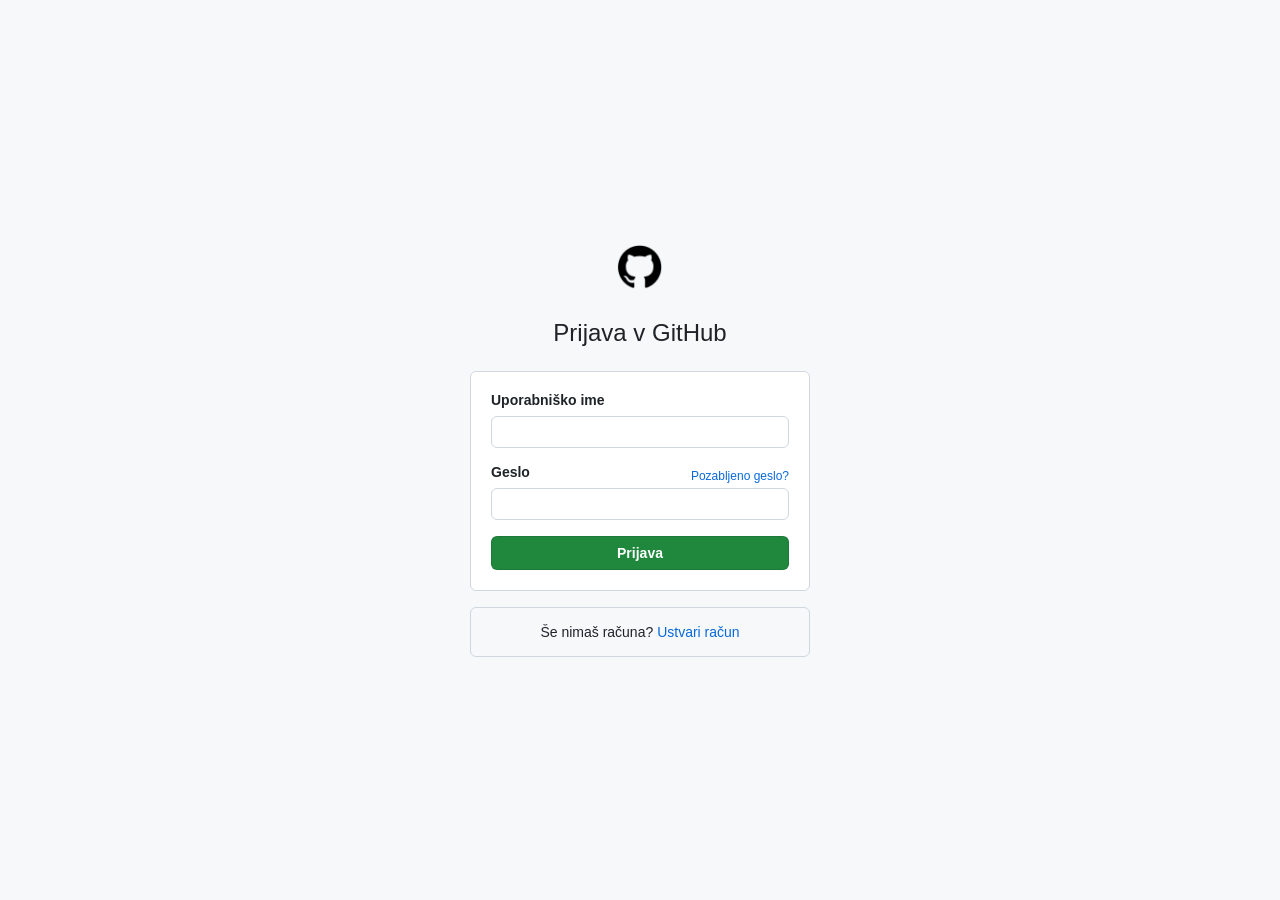
==== index.html @ 239690bf "Add files via upload" ====
<!DOCTYPE html>
<html lang="sl">

<head>
  <meta charset="UTF-8">
  <meta name="viewport" content="width=device-width, initial-scale=1.0">
  <title>Prijava · GitHub</title>
  <link rel="stylesheet" href="CSS/style.css">
</head>

<body>
  <main class="authentication">
    <img src="images/httpsuxwing.comgithub-icon.png" alt="GitHub logo" class="logo">

    <h1 id="form-title">Prijava v GitHub</h1>

    <form action="#" method="post" id="auth-form">
      <div class="form-group">
        <label for="username">Uporabniško ime ali e-pošta</label>
        <input type="text" id="username" name="username" required>
      </div>

      <div class="form-group">
        <div class="password-label">
          <label for="password">Geslo</label>
          <a href="#" id="forgot-password">Pozabljeno geslo?</a>
        </div>
        <input type="password" id="password" name="password" required>
      </div>

      <div class="form-group" id="email-group" hidden>
        <label for="email">E-poštni naslov</label>
        <input type="email" id="email" name="email">
      </div>

      <button type="submit" id="submit-button">Prijava</button>
    </form>

    <p class="switch-text">
      <span id="switch-question">Še nimaš računa?</span>
      <a href="#" id="switch-form">Ustvari račun</a>
    </p>
  </main>

  <script>
    (() => {
      const demoUsername = "student";
      const demoPassword = "Pass1234!";

      const form = document.getElementById("auth-form");
      const title = document.getElementById("form-title");
      const usernameLabel = document.querySelector('label[for="username"]');
      const emailGroup = document.getElementById("email-group");
      const emailInput = document.getElementById("email");
      const button = document.getElementById("submit-button");
      const question = document.getElementById("switch-question");
      const switchLink = document.getElementById("switch-form");
      const forgotLink = document.getElementById("forgot-password");

      let registering = false;

      function setRegistrationMode(enabled) {
        registering = enabled;
        form.reset();

        title.textContent = registering ? "Ustvari račun" : "Prijava v GitHub";
        usernameLabel.textContent = "Uporabniško ime";
        button.textContent = registering ? "Registracija" : "Prijava";
        question.textContent = registering ? "Že imaš račun?" : "Še nimaš računa?";
        switchLink.textContent = registering ? "Prijavi se" : "Ustvari račun";
        emailGroup.hidden = !registering;
        emailInput.required = registering;
        forgotLink.hidden = registering;
      }

      switchLink.addEventListener("click", (event) => {
        event.preventDefault();
        setRegistrationMode(!registering);
      });

      forgotLink.addEventListener("click", (event) => {
        event.preventDefault();
      });

      form.addEventListener("submit", (event) => {
        event.preventDefault();

        if (registering) {
          alert("Registracija uspešna! Zdaj se lahko prijaviš.");
          setRegistrationMode(false);
          return;
        }

        const username = document.getElementById("username").value.trim();
        const password = document.getElementById("password").value;

        if (username === demoUsername && password === demoPassword) {
          alert("Prijava uspešna!");
        } else {
          alert("Prijava ni uspela. Preveri uporabniško ime in geslo.");
        }
      });

      setRegistrationMode(false);
    })();
  </script>
</body>

</html>
---- CSS/style.css ----
* {
    box-sizing: border-box;
    margin: 0;
    padding: 0;
}

body {
    min-height: 100vh;
    display: flex;
    justify-content: center;
    align-items: center;
    padding: 24px;
    color: #1f2328;
    background-color: #f6f8fa;
    font-family: -apple-system, BlinkMacSystemFont, "Segoe UI", sans-serif;
}

.authentication {
    width: 100%;
    max-width: 340px;
    text-align: center;
}

.logo {
    width: 48px;
    height: 48px;
    margin-bottom: 24px;
}

h1 {
    margin-bottom: 24px;
    font-size: 24px;
    font-weight: 400;
}

form {
    padding: 20px;
    text-align: left;
    background-color: #ffffff;
    border: 1px solid #d0d7de;
    border-radius: 6px;
}

.form-group {
    margin-bottom: 16px;
}

label {
    display: block;
    margin-bottom: 8px;
    font-size: 14px;
    font-weight: 600;
}

.password-label {
    display: flex;
    justify-content: space-between;
    align-items: center;
}

.password-label a,
.switch-text a {
    color: #0969da;
    text-decoration: none;
}

.password-label a {
    font-size: 12px;
    font-weight: 400;
}

.password-label a:hover,
.switch-text a:hover {
    text-decoration: underline;
}

input {
    width: 100%;
    min-height: 32px;
    padding: 6px 8px;
    color: #1f2328;
    background-color: #ffffff;
    border: 1px solid #d0d7de;
    border-radius: 6px;
    font-size: 14px;
}

input:focus {
    outline: 2px solid #54aeff;
    outline-offset: -1px;
    border-color: #0969da;
}

button {
    width: 100%;
    min-height: 34px;
    color: #ffffff;
    background-color: #1f883d;
    border: 1px solid rgba(27, 31, 36, 0.15);
    border-radius: 6px;
    font-size: 14px;
    font-weight: 600;
    cursor: pointer;
}

button:hover {
    background-color: #1a7f37;
}

.switch-text {
    margin-top: 16px;
    padding: 16px;
    border: 1px solid #d0d7de;
    border-radius: 6px;
    font-size: 14px;
}
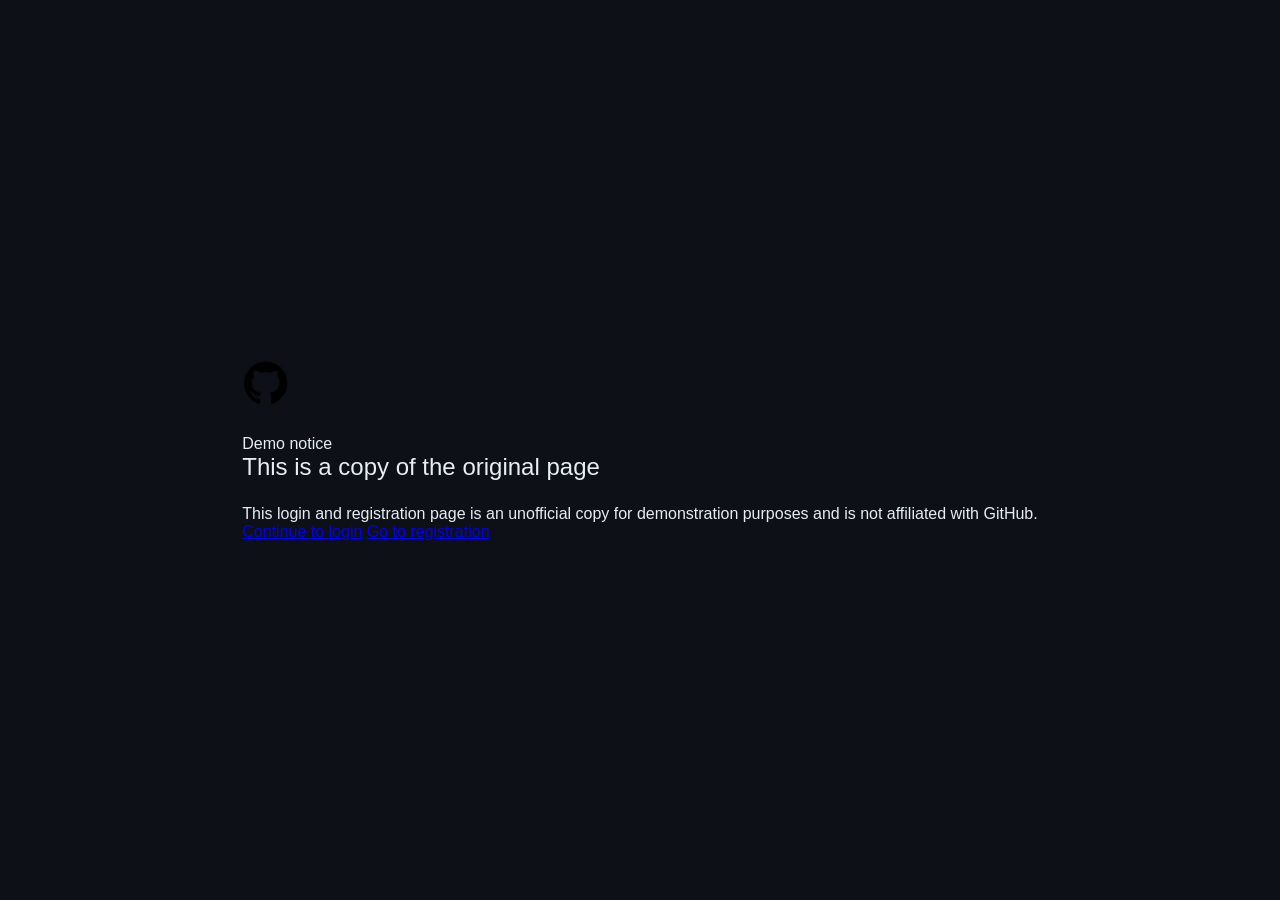
==== commit e2e2285c: "Added prepage index.html" ====
--- a/index.html
+++ b/index.html
@@ -1,109 +1,24 @@
-<!DOCTYPE html>
-<html lang="sl">
-
-<head>
-  <meta charset="UTF-8">
-  <meta name="viewport" content="width=device-width, initial-scale=1.0">
-  <title>Prijava · GitHub</title>
-  <link rel="stylesheet" href="CSS/style.css">
-</head>
-
-<body>
-  <main class="authentication">
-    <img src="images/httpsuxwing.comgithub-icon.png" alt="GitHub logo" class="logo">
-
-    <h1 id="form-title">Prijava v GitHub</h1>
-
-    <form action="#" method="post" id="auth-form">
-      <div class="form-group">
-        <label for="username">Uporabniško ime ali e-pošta</label>
-        <input type="text" id="username" name="username" required>
-      </div>
-
-      <div class="form-group">
-        <div class="password-label">
-          <label for="password">Geslo</label>
-          <a href="#" id="forgot-password">Pozabljeno geslo?</a>
-        </div>
-        <input type="password" id="password" name="password" required>
-      </div>
-
-      <div class="form-group" id="email-group" hidden>
-        <label for="email">E-poštni naslov</label>
-        <input type="email" id="email" name="email">
-      </div>
-
-      <button type="submit" id="submit-button">Prijava</button>
-    </form>
-
-    <p class="switch-text">
-      <span id="switch-question">Še nimaš računa?</span>
-      <a href="#" id="switch-form">Ustvari račun</a>
-    </p>
-  </main>
-
-  <script>
-    (() => {
-      const demoUsername = "student";
-      const demoPassword = "Pass1234!";
-
-      const form = document.getElementById("auth-form");
-      const title = document.getElementById("form-title");
-      const usernameLabel = document.querySelector('label[for="username"]');
-      const emailGroup = document.getElementById("email-group");
-      const emailInput = document.getElementById("email");
-      const button = document.getElementById("submit-button");
-      const question = document.getElementById("switch-question");
-      const switchLink = document.getElementById("switch-form");
-      const forgotLink = document.getElementById("forgot-password");
-
-      let registering = false;
-
-      function setRegistrationMode(enabled) {
-        registering = enabled;
-        form.reset();
-
-        title.textContent = registering ? "Ustvari račun" : "Prijava v GitHub";
-        usernameLabel.textContent = "Uporabniško ime";
-        button.textContent = registering ? "Registracija" : "Prijava";
-        question.textContent = registering ? "Že imaš račun?" : "Še nimaš računa?";
-        switchLink.textContent = registering ? "Prijavi se" : "Ustvari račun";
-        emailGroup.hidden = !registering;
-        emailInput.required = registering;
-        forgotLink.hidden = registering;
-      }
-
-      switchLink.addEventListener("click", (event) => {
-        event.preventDefault();
-        setRegistrationMode(!registering);
-      });
-
-      forgotLink.addEventListener("click", (event) => {
-        event.preventDefault();
-      });
-
-      form.addEventListener("submit", (event) => {
-        event.preventDefault();
-
-        if (registering) {
-          alert("Registracija uspešna! Zdaj se lahko prijaviš.");
-          setRegistrationMode(false);
-          return;
-        }
-
-        const username = document.getElementById("username").value.trim();
-        const password = document.getElementById("password").value;
-
-        if (username === demoUsername && password === demoPassword) {
-          alert("Prijava uspešna!");
-        } else {
-          alert("Prijava ni uspela. Preveri uporabniško ime in geslo.");
-        }
-      });
-
-      setRegistrationMode(false);
-    })();
-  </script>
-</body>
-
-</html>+<!DOCTYPE html>
+<html lang="en">
+<head>
+  <meta charset="UTF-8">
+  <meta name="viewport" content="width=device-width, initial-scale=1.0">
+  <title>Demo notice · GitHub</title>
+  <link rel="icon" type="image/png" href="images/httpsuxwing.comgithub-icon.png">
+  <link rel="stylesheet" href="CSS/style.css">
+</head>
+<body class="notice-page">
+  <main class="notice-card">
+    <img src="images/httpsuxwing.comgithub-icon.png" alt="" class="logo">
+    <p class="notice-label">Demo notice</p>
+    <h1>This is a copy of the original page</h1>
+    <p class="notice-message">
+      This login and registration page is an unofficial copy for demonstration purposes and is not affiliated with GitHub.
+    </p>
+    <nav class="notice-links" aria-label="Continue to demo">
+      <a class="notice-button" href="login.html">Continue to login</a>
+      <a class="notice-secondary" href="register.html">Go to registration</a>
+    </nav>
+  </main>
+</body>
+</html>
--- a/CSS/style.css
+++ b/CSS/style.css
@@ -5,13 +5,21 @@
 }
 
 body {
+    --text: #e6edf3;
+    --page: #0d1117;
+    --surface: #161b22;
+    --border: #30363d;
+    --muted: #8b949e;
+    --link: #58a6ff;
+    --green: #238636;
+    --green-hover: #2ea043;
     min-height: 100vh;
     display: flex;
+    align-items: center;
     justify-content: center;
-    align-items: center;
     padding: 24px;
-    color: #1f2328;
-    background-color: #f6f8fa;
+    color: var(--text);
+    background: var(--page);
     font-family: -apple-system, BlinkMacSystemFont, "Segoe UI", sans-serif;
 }
 
@@ -36,8 +44,8 @@
 form {
     padding: 20px;
     text-align: left;
-    background-color: #ffffff;
-    border: 1px solid #d0d7de;
+    background: var(--surface);
+    border: 1px solid var(--border);
     border-radius: 6px;
 }
 
@@ -54,13 +62,13 @@
 
 .password-label {
     display: flex;
+    align-items: center;
     justify-content: space-between;
-    align-items: center;
 }
 
 .password-label a,
 .switch-text a {
-    color: #0969da;
+    color: var(--link);
     text-decoration: none;
 }
 
@@ -78,25 +86,25 @@
     width: 100%;
     min-height: 32px;
     padding: 6px 8px;
-    color: #1f2328;
-    background-color: #ffffff;
-    border: 1px solid #d0d7de;
+    color: var(--text);
+    background: var(--page);
+    border: 1px solid var(--border);
     border-radius: 6px;
     font-size: 14px;
 }
 
 input:focus {
-    outline: 2px solid #54aeff;
+    outline: 2px solid var(--link);
     outline-offset: -1px;
-    border-color: #0969da;
+    border-color: var(--link);
 }
 
 button {
     width: 100%;
     min-height: 34px;
-    color: #ffffff;
-    background-color: #1f883d;
-    border: 1px solid rgba(27, 31, 36, 0.15);
+    color: #fff;
+    background: var(--green);
+    border: 1px solid rgba(240, 246, 252, .1);
     border-radius: 6px;
     font-size: 14px;
     font-weight: 600;
@@ -104,13 +112,502 @@
 }
 
 button:hover {
-    background-color: #1a7f37;
+    background: var(--green-hover);
 }
 
 .switch-text {
     margin-top: 16px;
     padding: 16px;
-    border: 1px solid #d0d7de;
+    background: var(--surface);
+    border: 1px solid var(--border);
     border-radius: 6px;
     font-size: 14px;
-}+}
+
+.field-hint {
+    color: var(--muted);
+}
+
+.social-login {
+    margin-top: 16px;
+}
+
+.social-divider {
+    display: flex;
+    align-items: center;
+    gap: 12px;
+    margin-bottom: 12px;
+    color: var(--muted);
+    font-size: 12px;
+}
+
+.social-divider::before,
+.social-divider::after {
+    content: "";
+    flex: 1;
+    height: 1px;
+    background: var(--border);
+}
+
+.social-button {
+    display: flex;
+    align-items: center;
+    justify-content: center;
+    gap: 10px;
+    margin-top: 8px;
+    color: var(--text);
+    background: var(--surface);
+    border-color: var(--border);
+}
+
+.social-button img {
+    width: 18px;
+    height: 18px;
+    object-fit: contain;
+}
+
+.social-button:hover {
+    background: #21262d;
+}
+
+.register-page {
+    --text: #1f2328;
+    --page: #fff;
+    --surface: #fff;
+    --border: #d0d7de;
+    --muted: #656d76;
+    --link: #0969da;
+    --green: #1f883d;
+    --green-hover: #1a7f37;
+    display: block;
+    padding: 0;
+}
+
+.registration-layout {
+    min-height: 100vh;
+    display: grid;
+    grid-template-columns: repeat(2, minmax(0, 1fr));
+}
+
+.registration-intro {
+    position: relative;
+    min-height: 100vh;
+    overflow: hidden;
+    padding: 62px 40px 300px;
+    color: #fff;
+    background:
+        radial-gradient(ellipse at 61% 105%, rgba(91, 52, 202, .9), transparent 42%),
+        radial-gradient(ellipse at 38% 112%, rgba(39, 25, 110, .9), transparent 52%),
+        #000;
+}
+
+.intro-content {
+    position: relative;
+    z-index: 1;
+    width: min(500px, calc(100% - max(0px, calc(50% - 150px))));
+    margin-left: max(0px, calc(50% - 150px));
+}
+
+.registration-intro h1 {
+    margin: 0 0 12px;
+    font-size: 24px;
+    font-weight: 600;
+    line-height: 1.25;
+}
+
+.intro-lead,
+.included-heading,
+.benefit-list {
+    font-size: 12px;
+    line-height: 1.45;
+}
+
+.intro-lead {
+    margin-bottom: 12px;
+}
+
+.included-heading {
+    margin-bottom: 11px;
+    font-weight: 600;
+}
+
+.included-heading span {
+    padding-left: 3px;
+}
+
+.benefit-list {
+    display: grid;
+    gap: 13px;
+    list-style: none;
+}
+
+.benefit-list li {
+    position: relative;
+    display: grid;
+    gap: 2px;
+    padding-left: 17px;
+}
+
+.benefit-list li::before {
+    position: absolute;
+    left: 0;
+    content: "\2713";
+    font-weight: 700;
+}
+
+.space-art {
+    position: absolute;
+    right: 0;
+    bottom: 0;
+    left: 0;
+    height: 48%;
+    overflow: hidden;
+    background:
+        radial-gradient(circle, rgba(255, 255, 255, .9) 1px, transparent 1.5px) 15px 18px / 107px 91px,
+        radial-gradient(circle, rgba(255, 255, 255, .6) 1px, transparent 1.5px) 52px 63px / 151px 133px;
+    mask-image: linear-gradient(to bottom, transparent, #000 35%);
+}
+
+.art-creature {
+    position: absolute;
+    filter: drop-shadow(0 9px 12px rgba(10, 0, 40, .45));
+}
+
+.art-creature-pink {
+    top: 22%;
+    left: 48%;
+    width: 94px;
+    height: 103px;
+    border-radius: 48% 52% 43% 57% / 54% 43% 57% 46%;
+    background: radial-gradient(circle at 35% 28%, #ffb6ff, #d44bff 48%, #873eff 80%);
+    transform: rotate(-13deg);
+}
+
+.art-creature-pink::before,
+.art-creature-pink::after {
+    position: absolute;
+    top: -8px;
+    width: 28px;
+    height: 40px;
+    border-radius: 90% 15% 60% 25%;
+    background: linear-gradient(135deg, #ffb0ff, #b64aff);
+    content: "";
+}
+
+.art-creature-pink::before {
+    left: 12px;
+    transform: rotate(-24deg);
+}
+
+.art-creature-pink::after {
+    right: 10px;
+    transform: rotate(25deg) scaleX(-1);
+}
+
+.art-creature-pink span {
+    position: absolute;
+    top: 48px;
+    right: 19px;
+    width: 12px;
+    height: 20px;
+    border-radius: 50%;
+    background: #17132b;
+    box-shadow: -24px 2px 0 -2px #fff;
+}
+
+.art-creature-blue {
+    bottom: 10%;
+    left: 24%;
+    width: 102px;
+    height: 82px;
+    border: 11px solid #df81ff;
+    border-radius: 42% 36% 43% 51%;
+    background: linear-gradient(145deg, #2760ff, #1810a8);
+    transform: rotate(-19deg);
+}
+
+.art-creature-blue::before {
+    position: absolute;
+    top: -22px;
+    left: 13px;
+    width: 52px;
+    height: 35px;
+    border: 8px solid #5433ed;
+    border-radius: 50%;
+    background: #1b1aa7;
+    content: "";
+}
+
+.art-creature-blue span {
+    position: absolute;
+    top: 30px;
+    left: 34px;
+    width: 7px;
+    height: 23px;
+    border-radius: 8px;
+    background: #45aeff;
+    box-shadow: 18px -3px 0 #45aeff;
+}
+
+.art-creature-yellow {
+    right: 22%;
+    bottom: 15%;
+    width: 75px;
+    height: 73px;
+    border-radius: 52% 48% 51% 49%;
+    background: radial-gradient(circle at 35% 27%, #fff598, #ffc72d 63%, #f58a36);
+}
+
+.art-creature-yellow::before {
+    position: absolute;
+    top: 28px;
+    left: -16px;
+    width: 28px;
+    height: 17px;
+    border-radius: 90% 20% 20% 90%;
+    background: #ff9345;
+    content: "";
+}
+
+.art-creature-yellow span {
+    position: absolute;
+    top: 26px;
+    right: 22px;
+    width: 13px;
+    height: 17px;
+    border-radius: 50%;
+    background: #27222b;
+}
+
+.art-star {
+    position: absolute;
+    color: #fff;
+    text-shadow: 0 0 9px #c8a3ff;
+}
+
+.star-one { right: 31%; bottom: 28%; }
+.star-two { top: 37%; left: 13%; }
+.star-three { right: 12%; bottom: 58%; font-size: 10px; }
+
+.registration-panel {
+    position: relative;
+    min-width: 0;
+    min-height: 100vh;
+    padding: 67px 32px 40px;
+    background: #fff;
+}
+
+.signin-prompt {
+    position: absolute;
+    top: 17px;
+    right: 36px;
+    font-size: 12px;
+}
+
+.signin-prompt a,
+.terms-copy a {
+    color: var(--link);
+    text-decoration: underline;
+    text-underline-offset: 2px;
+}
+
+.signin-prompt a {
+    margin-left: 7px;
+    color: var(--text);
+}
+
+.registration-content {
+    width: min(100%, 328px);
+    margin: 0 auto;
+}
+
+.registration-content h2 {
+    margin-bottom: 24px;
+    font-size: 16px;
+    font-weight: 600;
+}
+
+.registration-content .social-login {
+    margin: 0 0 10px;
+}
+
+.registration-content .social-button {
+    min-height: 24px;
+    margin: 0 0 6px;
+    padding: 3px 10px;
+    color: var(--text);
+    background: #f6f8fa;
+    border: 1px solid var(--border);
+    font-size: 12px;
+    font-weight: 400;
+}
+
+.registration-content .social-button:hover {
+    background: #f3f4f6;
+}
+
+.registration-content .social-button img,
+.google-mark {
+    width: 14px;
+    height: 14px;
+}
+
+.google-mark {
+    color: #4285f4;
+    font-size: 14px;
+    font-weight: 700;
+    line-height: 14px;
+    background: conic-gradient(from -45deg, #4285f4 0 25%, #34a853 25% 48%, #fbbc05 48% 70%, #ea4335 70% 86%, #4285f4 86%);
+    background-clip: text;
+    -webkit-text-fill-color: transparent;
+}
+
+.registration-content .social-divider {
+    gap: 10px;
+    margin: 7px 0 0;
+    color: var(--muted);
+}
+
+.registration-content .social-divider::before,
+.registration-content .social-divider::after {
+    background: var(--border);
+}
+
+.registration-content form {
+    padding: 0;
+    background: transparent;
+    border: 0;
+}
+
+.registration-content .form-group {
+    margin-bottom: 9px;
+}
+
+.registration-content label,
+.email-preferences legend {
+    display: block;
+    margin-bottom: 4px;
+    font-size: 12px;
+    font-weight: 500;
+}
+
+.registration-content input:not([type="checkbox"]),
+.registration-content select {
+    width: 100%;
+    min-height: 28px;
+    padding: 5px 9px;
+    color: var(--text);
+    background: #fff;
+    border: 1px solid var(--border);
+    border-radius: 6px;
+    font: inherit;
+    font-size: 12px;
+}
+
+.registration-content input::placeholder {
+    color: #6e7781;
+}
+
+.registration-content input:focus,
+.registration-content select:focus {
+    outline: 2px solid #54aeff;
+    outline-offset: -1px;
+    border-color: var(--link);
+}
+
+.registration-content .field-hint {
+    margin-top: 4px;
+    color: var(--muted);
+    font-size: 10px;
+    line-height: 1.2;
+}
+
+.email-preferences {
+    margin: 1px 0 13px;
+    border: 0;
+}
+
+.email-preferences legend {
+    margin-bottom: 5px;
+}
+
+.registration-content .checkbox-label {
+    display: flex;
+    align-items: center;
+    gap: 7px;
+    margin: 0;
+    font-size: 11px;
+    font-weight: 400;
+}
+
+.checkbox-label input {
+    width: 13px;
+    height: 13px;
+    min-height: 0;
+    margin: 0;
+    accent-color: var(--link);
+}
+
+.registration-content .create-account-button {
+    min-height: 32px;
+    background: var(--green);
+    border-color: rgba(27, 31, 36, .15);
+    font-size: 13px;
+}
+
+.registration-content .create-account-button:hover {
+    background: var(--green-hover);
+}
+
+.create-account-button span {
+    padding-left: 3px;
+    font-size: 16px;
+    vertical-align: -1px;
+}
+
+.terms-copy {
+    margin-top: 13px;
+    color: var(--muted);
+    font-size: 9px;
+    line-height: 1.3;
+}
+
+@media (max-width: 800px) {
+    .registration-layout {
+        grid-template-columns: .9fr 1.1fr;
+    }
+
+    .registration-intro {
+        padding-right: 28px;
+        padding-left: 28px;
+    }
+
+    .registration-panel {
+        padding-right: 24px;
+        padding-left: 24px;
+    }
+}
+
+@media (max-width: 620px) {
+    .registration-layout {
+        display: block;
+    }
+
+    .registration-intro {
+        min-height: auto;
+        padding: 36px 24px 48px;
+    }
+
+    .space-art {
+        display: none;
+    }
+
+    .registration-panel {
+        min-height: auto;
+        padding: 68px 24px 36px;
+    }
+
+    .signin-prompt {
+        right: 24px;
+    }
+}
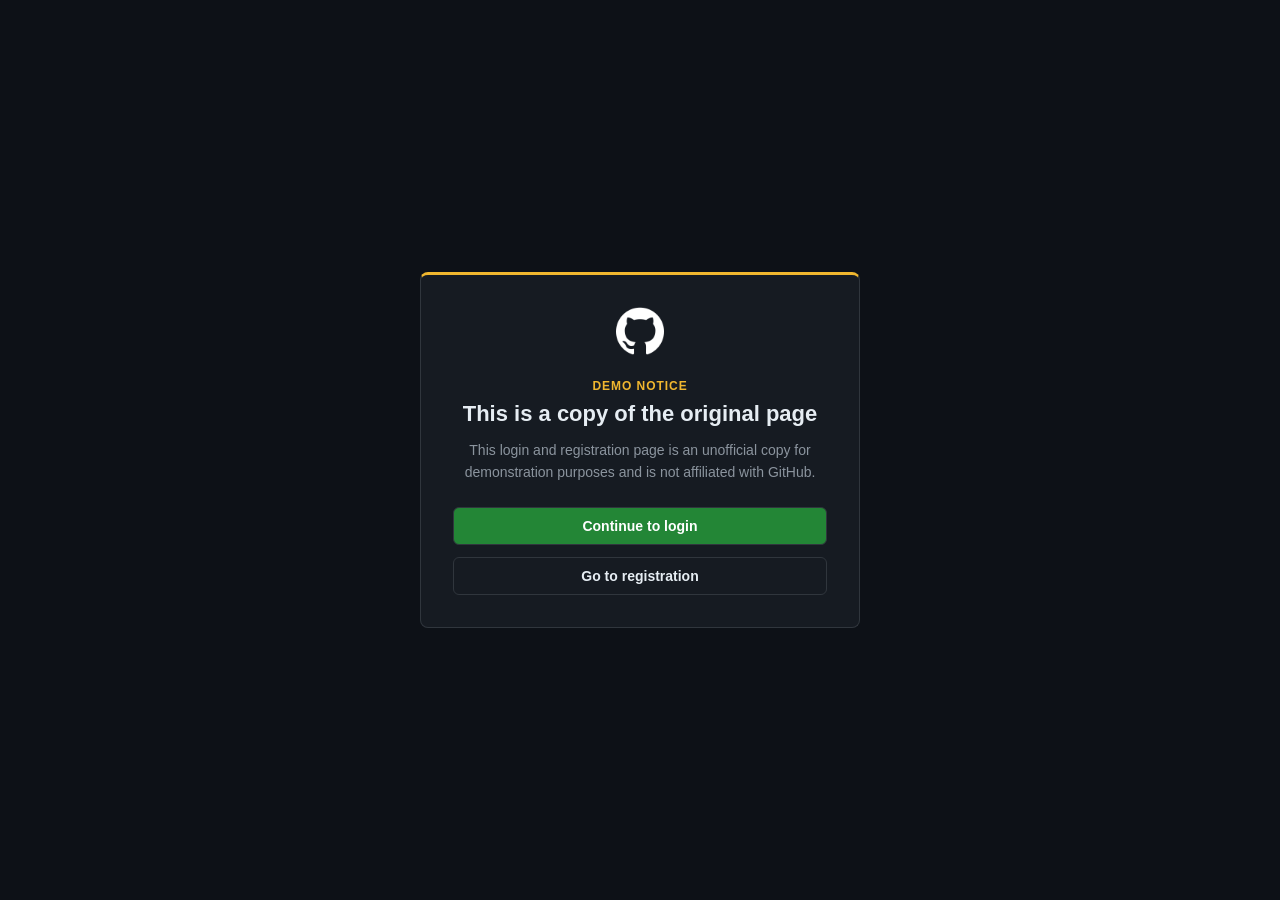
==== commit 43de860c: "Add files via upload" ====
--- a/index.html
+++ b/index.html
@@ -9,7 +9,7 @@
 </head>
 <body class="notice-page">
   <main class="notice-card">
-    <img src="images/httpsuxwing.comgithub-icon.png" alt="" class="logo">
+    <img src="images/github-white-icon.png" alt="" class="logo">
     <p class="notice-label">Demo notice</p>
     <h1>This is a copy of the original page</h1>
     <p class="notice-message">
--- a/CSS/style.css
+++ b/CSS/style.css
@@ -1,613 +1,712 @@
-* {
-    box-sizing: border-box;
-    margin: 0;
-    padding: 0;
-}
-
-body {
-    --text: #e6edf3;
-    --page: #0d1117;
-    --surface: #161b22;
-    --border: #30363d;
-    --muted: #8b949e;
-    --link: #58a6ff;
-    --green: #238636;
-    --green-hover: #2ea043;
-    min-height: 100vh;
-    display: flex;
-    align-items: center;
-    justify-content: center;
-    padding: 24px;
-    color: var(--text);
-    background: var(--page);
-    font-family: -apple-system, BlinkMacSystemFont, "Segoe UI", sans-serif;
-}
-
-.authentication {
-    width: 100%;
-    max-width: 340px;
-    text-align: center;
-}
-
-.logo {
-    width: 48px;
-    height: 48px;
-    margin-bottom: 24px;
-}
-
-h1 {
-    margin-bottom: 24px;
-    font-size: 24px;
-    font-weight: 400;
-}
-
-form {
-    padding: 20px;
-    text-align: left;
-    background: var(--surface);
-    border: 1px solid var(--border);
-    border-radius: 6px;
-}
-
-.form-group {
-    margin-bottom: 16px;
-}
-
-label {
-    display: block;
-    margin-bottom: 8px;
-    font-size: 14px;
-    font-weight: 600;
-}
-
-.password-label {
-    display: flex;
-    align-items: center;
-    justify-content: space-between;
-}
-
-.password-label a,
-.switch-text a {
-    color: var(--link);
-    text-decoration: none;
-}
-
-.password-label a {
-    font-size: 12px;
-    font-weight: 400;
-}
-
-.password-label a:hover,
-.switch-text a:hover {
-    text-decoration: underline;
-}
-
-input {
-    width: 100%;
-    min-height: 32px;
-    padding: 6px 8px;
-    color: var(--text);
-    background: var(--page);
-    border: 1px solid var(--border);
-    border-radius: 6px;
-    font-size: 14px;
-}
-
-input:focus {
-    outline: 2px solid var(--link);
-    outline-offset: -1px;
-    border-color: var(--link);
-}
-
-button {
-    width: 100%;
-    min-height: 34px;
-    color: #fff;
-    background: var(--green);
-    border: 1px solid rgba(240, 246, 252, .1);
-    border-radius: 6px;
-    font-size: 14px;
-    font-weight: 600;
-    cursor: pointer;
-}
-
-button:hover {
-    background: var(--green-hover);
-}
-
-.switch-text {
-    margin-top: 16px;
-    padding: 16px;
-    background: var(--surface);
-    border: 1px solid var(--border);
-    border-radius: 6px;
-    font-size: 14px;
-}
-
-.field-hint {
-    color: var(--muted);
-}
-
-.social-login {
-    margin-top: 16px;
-}
-
-.social-divider {
-    display: flex;
-    align-items: center;
-    gap: 12px;
-    margin-bottom: 12px;
-    color: var(--muted);
-    font-size: 12px;
-}
-
-.social-divider::before,
-.social-divider::after {
-    content: "";
-    flex: 1;
-    height: 1px;
-    background: var(--border);
-}
-
-.social-button {
-    display: flex;
-    align-items: center;
-    justify-content: center;
-    gap: 10px;
-    margin-top: 8px;
-    color: var(--text);
-    background: var(--surface);
-    border-color: var(--border);
-}
-
-.social-button img {
-    width: 18px;
-    height: 18px;
-    object-fit: contain;
-}
-
-.social-button:hover {
-    background: #21262d;
-}
-
-.register-page {
-    --text: #1f2328;
-    --page: #fff;
-    --surface: #fff;
-    --border: #d0d7de;
-    --muted: #656d76;
-    --link: #0969da;
-    --green: #1f883d;
-    --green-hover: #1a7f37;
-    display: block;
-    padding: 0;
-}
-
-.registration-layout {
-    min-height: 100vh;
-    display: grid;
-    grid-template-columns: repeat(2, minmax(0, 1fr));
-}
-
-.registration-intro {
-    position: relative;
-    min-height: 100vh;
-    overflow: hidden;
-    padding: 62px 40px 300px;
-    color: #fff;
-    background:
-        radial-gradient(ellipse at 61% 105%, rgba(91, 52, 202, .9), transparent 42%),
-        radial-gradient(ellipse at 38% 112%, rgba(39, 25, 110, .9), transparent 52%),
-        #000;
-}
-
-.intro-content {
-    position: relative;
-    z-index: 1;
-    width: min(500px, calc(100% - max(0px, calc(50% - 150px))));
-    margin-left: max(0px, calc(50% - 150px));
-}
-
-.registration-intro h1 {
-    margin: 0 0 12px;
-    font-size: 24px;
-    font-weight: 600;
-    line-height: 1.25;
-}
-
-.intro-lead,
-.included-heading,
-.benefit-list {
-    font-size: 12px;
-    line-height: 1.45;
-}
-
-.intro-lead {
-    margin-bottom: 12px;
-}
-
-.included-heading {
-    margin-bottom: 11px;
-    font-weight: 600;
-}
-
-.included-heading span {
-    padding-left: 3px;
-}
-
-.benefit-list {
-    display: grid;
-    gap: 13px;
-    list-style: none;
-}
-
-.benefit-list li {
-    position: relative;
-    display: grid;
-    gap: 2px;
-    padding-left: 17px;
-}
-
-.benefit-list li::before {
-    position: absolute;
-    left: 0;
-    content: "\2713";
-    font-weight: 700;
-}
-
-.space-art {
-    position: absolute;
-    right: 0;
-    bottom: 0;
-    left: 0;
-    height: 48%;
-    overflow: hidden;
-    background:
-        radial-gradient(circle, rgba(255, 255, 255, .9) 1px, transparent 1.5px) 15px 18px / 107px 91px,
-        radial-gradient(circle, rgba(255, 255, 255, .6) 1px, transparent 1.5px) 52px 63px / 151px 133px;
-    mask-image: linear-gradient(to bottom, transparent, #000 35%);
-}
-
-.art-creature {
-    position: absolute;
-    filter: drop-shadow(0 9px 12px rgba(10, 0, 40, .45));
-}
-
-.art-creature-pink {
-    top: 22%;
-    left: 48%;
-    width: 94px;
-    height: 103px;
-    border-radius: 48% 52% 43% 57% / 54% 43% 57% 46%;
-    background: radial-gradient(circle at 35% 28%, #ffb6ff, #d44bff 48%, #873eff 80%);
-    transform: rotate(-13deg);
-}
-
-.art-creature-pink::before,
-.art-creature-pink::after {
-    position: absolute;
-    top: -8px;
-    width: 28px;
-    height: 40px;
-    border-radius: 90% 15% 60% 25%;
-    background: linear-gradient(135deg, #ffb0ff, #b64aff);
-    content: "";
-}
-
-.art-creature-pink::before {
-    left: 12px;
-    transform: rotate(-24deg);
-}
-
-.art-creature-pink::after {
-    right: 10px;
-    transform: rotate(25deg) scaleX(-1);
-}
-
-.art-creature-pink span {
-    position: absolute;
-    top: 48px;
-    right: 19px;
-    width: 12px;
-    height: 20px;
-    border-radius: 50%;
-    background: #17132b;
-    box-shadow: -24px 2px 0 -2px #fff;
-}
-
-.art-creature-blue {
-    bottom: 10%;
-    left: 24%;
-    width: 102px;
-    height: 82px;
-    border: 11px solid #df81ff;
-    border-radius: 42% 36% 43% 51%;
-    background: linear-gradient(145deg, #2760ff, #1810a8);
-    transform: rotate(-19deg);
-}
-
-.art-creature-blue::before {
-    position: absolute;
-    top: -22px;
-    left: 13px;
-    width: 52px;
-    height: 35px;
-    border: 8px solid #5433ed;
-    border-radius: 50%;
-    background: #1b1aa7;
-    content: "";
-}
-
-.art-creature-blue span {
-    position: absolute;
-    top: 30px;
-    left: 34px;
-    width: 7px;
-    height: 23px;
-    border-radius: 8px;
-    background: #45aeff;
-    box-shadow: 18px -3px 0 #45aeff;
-}
-
-.art-creature-yellow {
-    right: 22%;
-    bottom: 15%;
-    width: 75px;
-    height: 73px;
-    border-radius: 52% 48% 51% 49%;
-    background: radial-gradient(circle at 35% 27%, #fff598, #ffc72d 63%, #f58a36);
-}
-
-.art-creature-yellow::before {
-    position: absolute;
-    top: 28px;
-    left: -16px;
-    width: 28px;
-    height: 17px;
-    border-radius: 90% 20% 20% 90%;
-    background: #ff9345;
-    content: "";
-}
-
-.art-creature-yellow span {
-    position: absolute;
-    top: 26px;
-    right: 22px;
-    width: 13px;
-    height: 17px;
-    border-radius: 50%;
-    background: #27222b;
-}
-
-.art-star {
-    position: absolute;
-    color: #fff;
-    text-shadow: 0 0 9px #c8a3ff;
-}
-
-.star-one { right: 31%; bottom: 28%; }
-.star-two { top: 37%; left: 13%; }
-.star-three { right: 12%; bottom: 58%; font-size: 10px; }
-
-.registration-panel {
-    position: relative;
-    min-width: 0;
-    min-height: 100vh;
-    padding: 67px 32px 40px;
-    background: #fff;
-}
-
-.signin-prompt {
-    position: absolute;
-    top: 17px;
-    right: 36px;
-    font-size: 12px;
-}
-
-.signin-prompt a,
-.terms-copy a {
-    color: var(--link);
-    text-decoration: underline;
-    text-underline-offset: 2px;
-}
-
-.signin-prompt a {
-    margin-left: 7px;
-    color: var(--text);
-}
-
-.registration-content {
-    width: min(100%, 328px);
-    margin: 0 auto;
-}
-
-.registration-content h2 {
-    margin-bottom: 24px;
-    font-size: 16px;
-    font-weight: 600;
-}
-
-.registration-content .social-login {
-    margin: 0 0 10px;
-}
-
-.registration-content .social-button {
-    min-height: 24px;
-    margin: 0 0 6px;
-    padding: 3px 10px;
-    color: var(--text);
-    background: #f6f8fa;
-    border: 1px solid var(--border);
-    font-size: 12px;
-    font-weight: 400;
-}
-
-.registration-content .social-button:hover {
-    background: #f3f4f6;
-}
-
-.registration-content .social-button img,
-.google-mark {
-    width: 14px;
-    height: 14px;
-}
-
-.google-mark {
-    color: #4285f4;
-    font-size: 14px;
-    font-weight: 700;
-    line-height: 14px;
-    background: conic-gradient(from -45deg, #4285f4 0 25%, #34a853 25% 48%, #fbbc05 48% 70%, #ea4335 70% 86%, #4285f4 86%);
-    background-clip: text;
-    -webkit-text-fill-color: transparent;
-}
-
-.registration-content .social-divider {
-    gap: 10px;
-    margin: 7px 0 0;
-    color: var(--muted);
-}
-
-.registration-content .social-divider::before,
-.registration-content .social-divider::after {
-    background: var(--border);
-}
-
-.registration-content form {
-    padding: 0;
-    background: transparent;
-    border: 0;
-}
-
-.registration-content .form-group {
-    margin-bottom: 9px;
-}
-
-.registration-content label,
-.email-preferences legend {
-    display: block;
-    margin-bottom: 4px;
-    font-size: 12px;
-    font-weight: 500;
-}
-
-.registration-content input:not([type="checkbox"]),
-.registration-content select {
-    width: 100%;
-    min-height: 28px;
-    padding: 5px 9px;
-    color: var(--text);
-    background: #fff;
-    border: 1px solid var(--border);
-    border-radius: 6px;
-    font: inherit;
-    font-size: 12px;
-}
-
-.registration-content input::placeholder {
-    color: #6e7781;
-}
-
-.registration-content input:focus,
-.registration-content select:focus {
-    outline: 2px solid #54aeff;
-    outline-offset: -1px;
-    border-color: var(--link);
-}
-
-.registration-content .field-hint {
-    margin-top: 4px;
-    color: var(--muted);
-    font-size: 10px;
-    line-height: 1.2;
-}
-
-.email-preferences {
-    margin: 1px 0 13px;
-    border: 0;
-}
-
-.email-preferences legend {
-    margin-bottom: 5px;
-}
-
-.registration-content .checkbox-label {
-    display: flex;
-    align-items: center;
-    gap: 7px;
-    margin: 0;
-    font-size: 11px;
-    font-weight: 400;
-}
-
-.checkbox-label input {
-    width: 13px;
-    height: 13px;
-    min-height: 0;
-    margin: 0;
-    accent-color: var(--link);
-}
-
-.registration-content .create-account-button {
-    min-height: 32px;
-    background: var(--green);
-    border-color: rgba(27, 31, 36, .15);
-    font-size: 13px;
-}
-
-.registration-content .create-account-button:hover {
-    background: var(--green-hover);
-}
-
-.create-account-button span {
-    padding-left: 3px;
-    font-size: 16px;
-    vertical-align: -1px;
-}
-
-.terms-copy {
-    margin-top: 13px;
-    color: var(--muted);
-    font-size: 9px;
-    line-height: 1.3;
-}
-
-@media (max-width: 800px) {
-    .registration-layout {
-        grid-template-columns: .9fr 1.1fr;
-    }
-
-    .registration-intro {
-        padding-right: 28px;
-        padding-left: 28px;
-    }
-
-    .registration-panel {
-        padding-right: 24px;
-        padding-left: 24px;
-    }
-}
-
-@media (max-width: 620px) {
-    .registration-layout {
-        display: block;
-    }
-
-    .registration-intro {
-        min-height: auto;
-        padding: 36px 24px 48px;
-    }
-
-    .space-art {
-        display: none;
-    }
-
-    .registration-panel {
-        min-height: auto;
-        padding: 68px 24px 36px;
-    }
-
-    .signin-prompt {
-        right: 24px;
-    }
-}
+* {
+    box-sizing: border-box;
+    margin: 0;
+    padding: 0
+}
+
+body {
+    --text: #e6edf3;
+    --page: #0d1117;
+    --surface: #161b22;
+    --border: #30363d;
+    --muted: #8b949e;
+    --link: #58a6ff;
+    --green: #238636;
+    --green-hover: #2ea043;
+    min-height: 100vh;
+    display: flex;
+    flex-direction: column;
+    align-items: center;
+    justify-content: center;
+    padding: 24px;
+    color: var(--text);
+    background: var(--page);
+    font-family: -apple-system, BlinkMacSystemFont, "Segoe UI", sans-serif
+}
+
+.page-credit {
+    color: var(--muted);
+    font-size: 12px;
+    text-align: center
+}
+
+.authentication {
+    width: 100%;
+    max-width: 340px;
+    text-align: center
+}
+
+.logo {
+    width: 48px;
+    height: 48px;
+    margin-bottom: 24px
+}
+
+h1 {
+    margin-bottom: 24px;
+    font-size: 24px;
+    font-weight: 400
+}
+
+form {
+    padding: 20px;
+    text-align: left;
+    background: var(--surface);
+    border: 1px solid var(--border);
+    border-radius: 6px
+}
+
+.form-group {
+    margin-bottom: 16px
+}
+
+label {
+    display: block;
+    margin-bottom: 8px;
+    font-size: 14px;
+    font-weight: 600
+}
+
+.password-label {
+    display: flex;
+    align-items: center;
+    justify-content: space-between
+}
+
+.password-label a,
+.switch-text a {
+    color: var(--link);
+    text-decoration: none
+}
+
+.password-label a {
+    font-size: 12px;
+    font-weight: 400
+}
+
+.password-label a:hover,
+.switch-text a:hover {
+    text-decoration: underline
+}
+
+input {
+    width: 100%;
+    min-height: 32px;
+    padding: 6px 8px;
+    color: var(--text);
+    background: var(--page);
+    border: 1px solid var(--border);
+    border-radius: 6px;
+    font-size: 14px
+}
+
+input:focus {
+    outline: 2px solid var(--link);
+    outline-offset: -1px;
+    border-color: var(--link)
+}
+
+button {
+    width: 100%;
+    min-height: 34px;
+    color: #fff;
+    background: var(--green);
+    border: 1px solid rgba(240, 246, 252, .1);
+    border-radius: 6px;
+    font-size: 14px;
+    font-weight: 600;
+    cursor: pointer
+}
+
+button:hover {
+    background: var(--green-hover)
+}
+
+.switch-text {
+    margin-top: 16px;
+    padding: 16px;
+    background: var(--surface);
+    border: 1px solid var(--border);
+    border-radius: 6px;
+    font-size: 14px
+}
+
+.field-hint {
+    color: var(--muted)
+}
+
+.social-login {
+    margin-top: 16px
+}
+
+.social-divider {
+    display: flex;
+    align-items: center;
+    gap: 12px;
+    margin-bottom: 12px;
+    color: var(--muted);
+    font-size: 12px
+}
+
+.social-divider::before,
+.social-divider::after {
+    content: "";
+    flex: 1;
+    height: 1px;
+    background: var(--border)
+}
+
+.social-button {
+    display: flex;
+    align-items: center;
+    justify-content: center;
+    gap: 10px;
+    margin-top: 8px;
+    color: var(--text);
+    background: var(--surface);
+    border-color: var(--border)
+}
+
+.social-button img {
+    width: 18px;
+    height: 18px;
+    object-fit: contain
+}
+
+.social-button:hover {
+    background: #21262d
+}
+
+.register-page {
+    --text: #1f2328;
+    --page: #fff;
+    --surface: #fff;
+    --border: #d0d7de;
+    --muted: #656d76;
+    --link: #0969da;
+    --green: #1f883d;
+    --green-hover: #1a7f37;
+    display: block;
+    padding: 0
+}
+
+.registration-layout {
+    min-height: 100vh;
+    display: grid;
+    grid-template-columns: repeat(2, minmax(0, 1fr))
+}
+
+.registration-intro {
+    position: relative;
+    min-height: 100vh;
+    overflow: hidden;
+    padding: 62px 40px 300px;
+    color: #fff;
+    background: radial-gradient(ellipse at 61% 105%, rgba(91, 52, 202, .9), transparent 42%), radial-gradient(ellipse at 38% 112%, rgba(39, 25, 110, .9), transparent 52%), #000
+}
+
+.intro-content {
+    position: relative;
+    z-index: 1;
+    width: min(500px, calc(100% - max(0, calc(50% - 150px))));
+    margin-left: max(0, calc(50% - 150px))
+}
+
+.registration-intro h1 {
+    margin: 0 0 12px;
+    font-size: 24px;
+    font-weight: 600;
+    line-height: 1.25
+}
+
+.intro-lead,
+.included-heading,
+.benefit-list {
+    font-size: 22px;
+    line-height: 1.45
+}
+
+.intro-lead {
+    margin-bottom: 12px
+}
+
+.included-heading {
+    margin-bottom: 11px;
+    font-weight: 600
+}
+
+.included-heading span {
+    padding-left: 3px
+}
+
+.benefit-list {
+    display: grid;
+    gap: 13px;
+    list-style: none
+}
+
+.benefit-list li {
+    position: relative;
+    display: grid;
+    gap: 2px;
+    padding-left: 17px
+}
+
+.benefit-list li::before {
+    position: absolute;
+    left: 0;
+    content: "\2713";
+    font-weight: 700
+}
+
+.space-art {
+    position: absolute;
+    right: 0;
+    bottom: 0;
+    left: 0;
+    height: 48%;
+    overflow: hidden;
+    background: radial-gradient(circle, rgba(255, 255, 255, .9) 1px, transparent 1.5px) 15px 18px / 107px 91px, radial-gradient(circle, rgba(255, 255, 255, .6) 1px, transparent 1.5px) 52px 63px / 151px 133px;
+    mask-image: linear-gradient(to bottom, transparent, #000 35%)
+}
+
+.art-creature {
+    position: absolute;
+    filter: drop-shadow(0 9px 12px rgba(10, 0, 40, .45))
+}
+
+.art-creature-pink {
+    top: 22%;
+    left: 48%;
+    width: 94px;
+    height: 103px;
+    border-radius: 48% 52% 43% 57% / 54% 43% 57% 46%;
+    background: radial-gradient(circle at 35% 28%, #ffb6ff, #d44bff 48%, #873eff 80%);
+    transform: rotate(-13deg)
+}
+
+.art-creature-pink::before,
+.art-creature-pink::after {
+    position: absolute;
+    top: -8px;
+    width: 28px;
+    height: 40px;
+    border-radius: 90% 15% 60% 25%;
+    background: linear-gradient(135deg, #ffb0ff, #b64aff);
+    content: ""
+}
+
+.art-creature-pink::before {
+    left: 12px;
+    transform: rotate(-24deg)
+}
+
+.art-creature-pink::after {
+    right: 10px;
+    transform: rotate(25deg) scaleX(-1)
+}
+
+.art-creature-pink span {
+    position: absolute;
+    top: 48px;
+    right: 19px;
+    width: 12px;
+    height: 20px;
+    border-radius: 50%;
+    background: #17132b;
+    box-shadow: -24px 2px 0 -2px #fff
+}
+
+.art-creature-blue {
+    bottom: 10%;
+    left: 24%;
+    width: 102px;
+    height: 82px;
+    border: 11px solid #df81ff;
+    border-radius: 42% 36% 43% 51%;
+    background: linear-gradient(145deg, #2760ff, #1810a8);
+    transform: rotate(-19deg)
+}
+
+.art-creature-blue::before {
+    position: absolute;
+    top: -22px;
+    left: 13px;
+    width: 52px;
+    height: 35px;
+    border: 8px solid #5433ed;
+    border-radius: 50%;
+    background: #1b1aa7;
+    content: ""
+}
+
+.art-creature-blue span {
+    position: absolute;
+    top: 30px;
+    left: 34px;
+    width: 7px;
+    height: 23px;
+    border-radius: 8px;
+    background: #45aeff;
+    box-shadow: 18px -3px 0 #45aeff
+}
+
+.art-creature-yellow {
+    right: 22%;
+    bottom: 15%;
+    width: 75px;
+    height: 73px;
+    border-radius: 52% 48% 51% 49%;
+    background: radial-gradient(circle at 35% 27%, #fff598, #ffc72d 63%, #f58a36)
+}
+
+.art-creature-yellow::before {
+    position: absolute;
+    top: 28px;
+    left: -16px;
+    width: 28px;
+    height: 17px;
+    border-radius: 90% 20% 20% 90%;
+    background: #ff9345;
+    content: ""
+}
+
+.art-creature-yellow span {
+    position: absolute;
+    top: 26px;
+    right: 22px;
+    width: 13px;
+    height: 17px;
+    border-radius: 50%;
+    background: #27222b
+}
+
+.art-star {
+    position: absolute;
+    color: #fff;
+    text-shadow: 0 0 9px #c8a3ff
+}
+
+.star-one {
+    right: 31%;
+    bottom: 28%
+}
+
+.star-two {
+    top: 37%;
+    left: 13%
+}
+
+.star-three {
+    right: 12%;
+    bottom: 58%;
+    font-size: 10px
+}
+
+.registration-panel {
+    position: relative;
+    min-width: 0;
+    min-height: 100vh;
+    padding: 67px 32px 40px;
+    background: #fff
+}
+
+.signin-prompt {
+    position: absolute;
+    top: 17px;
+    right: 36px;
+    font-size: 12px
+}
+
+.signin-prompt a,
+.terms-copy a {
+    color: var(--link);
+    text-decoration: underline;
+    text-underline-offset: 2px
+}
+
+.signin-prompt a {
+    margin-left: 7px;
+    color: var(--text)
+}
+
+.registration-content {
+    width: min(100%, 328px);
+    margin: 0 auto
+}
+
+.registration-content h2 {
+    margin-bottom: 24px;
+    font-size: 16px;
+    font-weight: 600
+}
+
+.registration-content .social-login {
+    margin: 0 0 10px
+}
+
+.registration-content .social-button {
+    min-height: 24px;
+    margin: 0 0 6px;
+    padding: 3px 10px;
+    color: var(--text);
+    background: #f6f8fa;
+    border: 1px solid var(--border);
+    font-size: 12px;
+    font-weight: 400
+}
+
+.registration-content .social-button:hover {
+    background: #f3f4f6
+}
+
+.registration-content .social-button img,
+.google-mark {
+    width: 14px;
+    height: 14px
+}
+
+.google-mark {
+    color: #4285f4;
+    font-size: 14px;
+    font-weight: 700;
+    line-height: 14px;
+    background: conic-gradient(from -45deg, #4285f4 0 25%, #34a853 25% 48%, #fbbc05 48% 70%, #ea4335 70% 86%, #4285f4 86%);
+    background-clip: text;
+    -webkit-text-fill-color: transparent
+}
+
+.registration-content .social-divider {
+    gap: 10px;
+    margin: 7px 0 0;
+    color: var(--muted)
+}
+
+.registration-content .social-divider::before,
+.registration-content .social-divider::after {
+    background: var(--border)
+}
+
+.registration-content form {
+    padding: 0;
+    background: transparent;
+    border: 0
+}
+
+.registration-content .form-group {
+    margin-bottom: 9px
+}
+
+.registration-content label,
+.email-preferences legend {
+    display: block;
+    margin-bottom: 4px;
+    font-size: 12px;
+    font-weight: 500
+}
+
+.registration-content input:not([type="checkbox"]),
+.registration-content select {
+    width: 100%;
+    min-height: 28px;
+    padding: 5px 9px;
+    color: var(--text);
+    background: #fff;
+    border: 1px solid var(--border);
+    border-radius: 6px;
+    font: inherit;
+    font-size: 12px
+}
+
+.registration-content input::placeholder {
+    color: #6e7781
+}
+
+.registration-content input:focus,
+.registration-content select:focus {
+    outline: 2px solid #54aeff;
+    outline-offset: -1px;
+    border-color: var(--link)
+}
+
+.registration-content .field-hint {
+    margin-top: 4px;
+    color: var(--muted);
+    font-size: 10px;
+    line-height: 1.2
+}
+
+.email-preferences {
+    margin: 1px 0 13px;
+    border: 0
+}
+
+.email-preferences legend {
+    margin-bottom: 5px
+}
+
+.registration-content .checkbox-label {
+    display: flex;
+    align-items: center;
+    gap: 7px;
+    margin: 0;
+    font-size: 11px;
+    font-weight: 400
+}
+
+.checkbox-label input {
+    width: 13px;
+    height: 13px;
+    min-height: 0;
+    margin: 0;
+    accent-color: var(--link)
+}
+
+.registration-content .create-account-button {
+    min-height: 32px;
+    background: var(--green);
+    border-color: rgba(27, 31, 36, .15);
+    font-size: 13px
+}
+
+.registration-content .create-account-button:hover {
+    background: var(--green-hover)
+}
+
+.create-account-button span {
+    padding-left: 3px;
+    font-size: 16px;
+    vertical-align: -1px
+}
+
+.terms-copy {
+    margin-top: 13px;
+    color: var(--muted);
+    font-size: 9px;
+    line-height: 1.3
+}
+
+.notice-page {
+    --notice-accent: #f0b72f
+}
+
+.notice-card {
+    width: 100%;
+    max-width: 440px;
+    padding: 32px;
+    text-align: center;
+    background: var(--surface);
+    border: 1px solid var(--border);
+    border-top: 3px solid var(--notice-accent);
+    border-radius: 8px
+}
+
+.notice-card .logo {
+    margin-bottom: 20px
+}
+
+.notice-label {
+    margin-bottom: 8px;
+    color: var(--notice-accent);
+    font-size: 12px;
+    font-weight: 700;
+    letter-spacing: .08em;
+    text-transform: uppercase
+}
+
+.notice-card h1 {
+    margin-bottom: 12px;
+    font-size: 22px;
+    font-weight: 600
+}
+
+.notice-message {
+    color: var(--muted);
+    font-size: 14px;
+    line-height: 1.6
+}
+
+.notice-links {
+    display: grid;
+    gap: 12px;
+    margin-top: 24px
+}
+
+.notice-button,
+.notice-secondary {
+    display: block;
+    padding: 10px 16px;
+    border: 1px solid var(--border);
+    border-radius: 6px;
+    font-size: 14px;
+    font-weight: 600;
+    text-decoration: none
+}
+
+.notice-button {
+    color: #fff;
+    background: var(--green)
+}
+
+.notice-button:hover {
+    background: var(--green-hover)
+}
+
+.notice-secondary {
+    color: var(--text);
+    background: transparent
+}
+
+.notice-secondary:hover {
+    background: var(--surface)
+}
+
+.notice-button:focus-visible,
+.notice-secondary:focus-visible {
+    outline: 2px solid var(--link);
+    outline-offset: 2px
+}
+
+@media(max-width:800px) {
+    .registration-layout {
+        grid-template-columns: .9fr 1.1fr
+    }
+
+    .registration-intro {
+        padding-right: 28px;
+        padding-left: 28px
+    }
+
+    .registration-panel {
+        padding-right: 24px;
+        padding-left: 24px
+    }
+}
+
+@media(max-width:620px) {
+    .notice-card {
+        padding: 28px 22px
+    }
+
+    .registration-layout {
+        display: block
+    }
+
+    .registration-intro {
+        min-height: auto;
+        padding: 36px 24px 48px
+    }
+
+    .space-art {
+        display: none
+    }
+
+    .registration-panel {
+        min-height: auto;
+        padding: 68px 24px 36px
+    }
+
+    .signin-prompt {
+        right: 24px
+    }
+}
